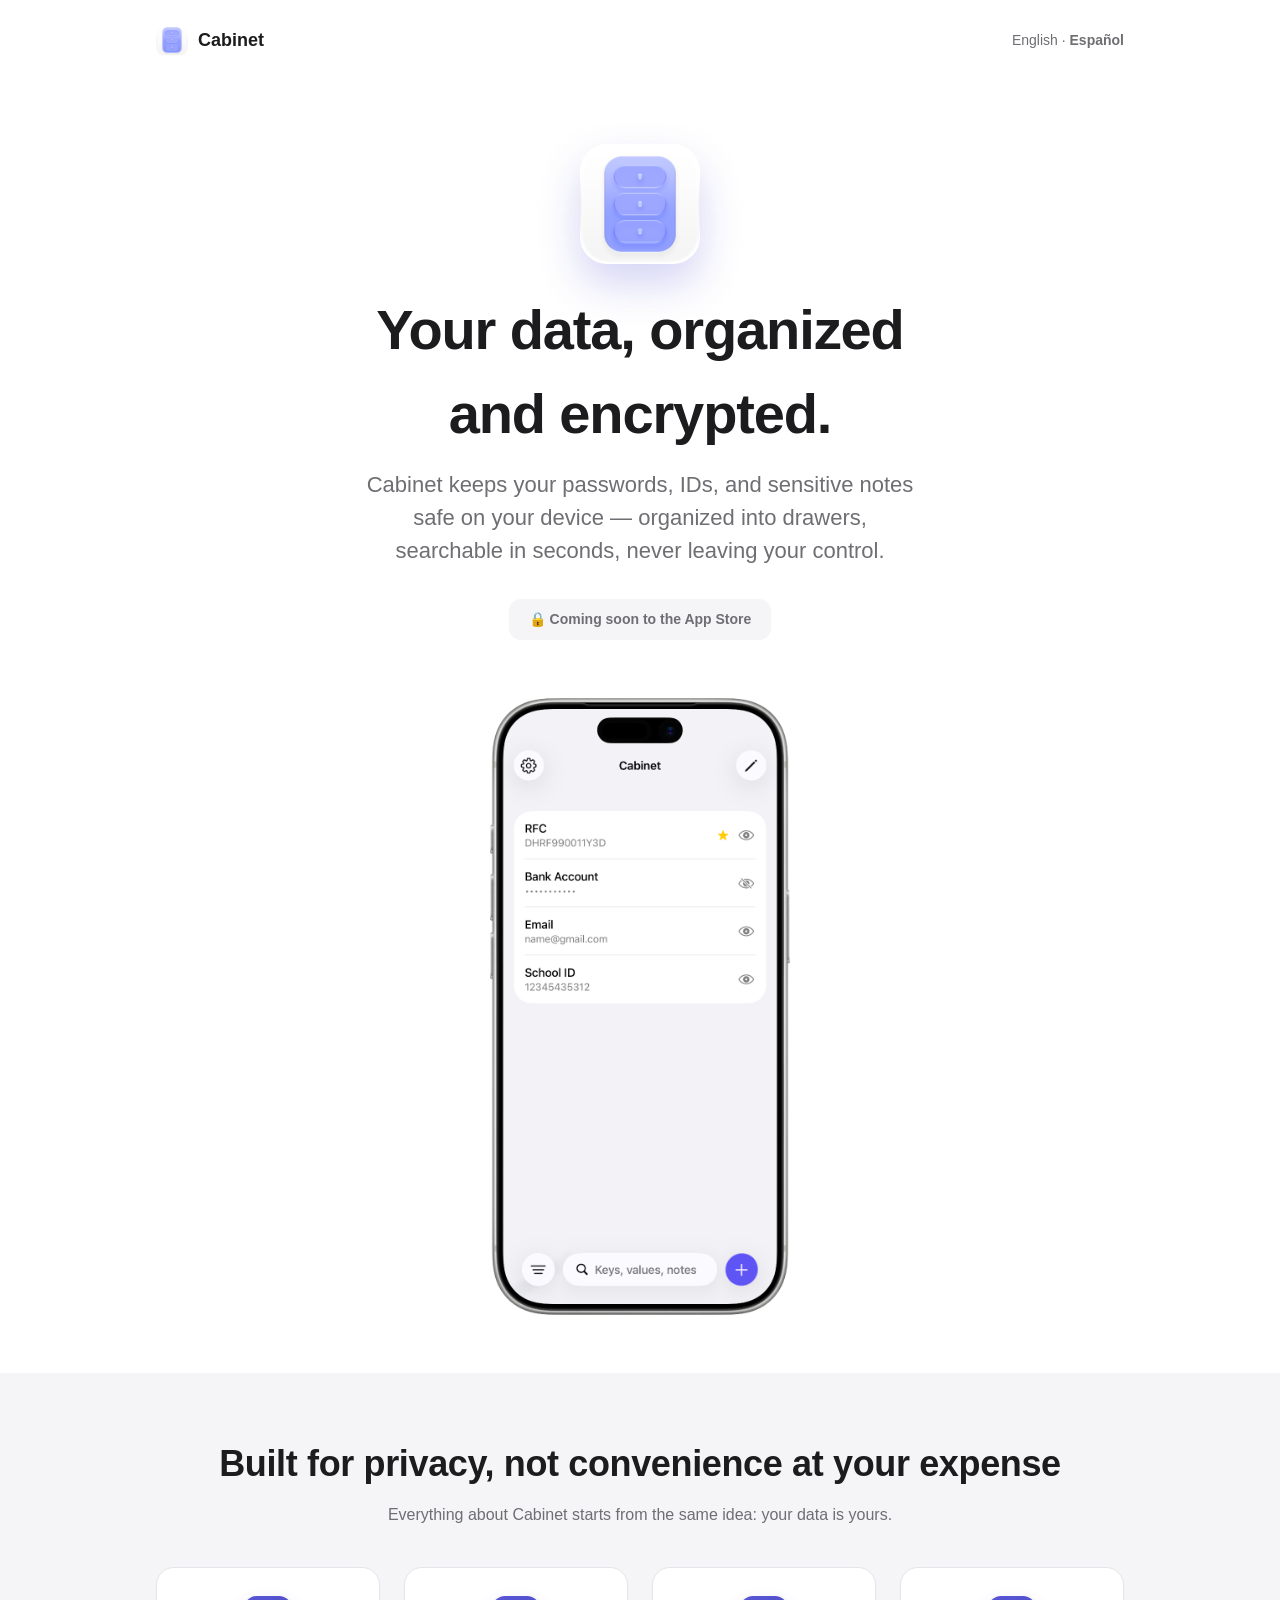
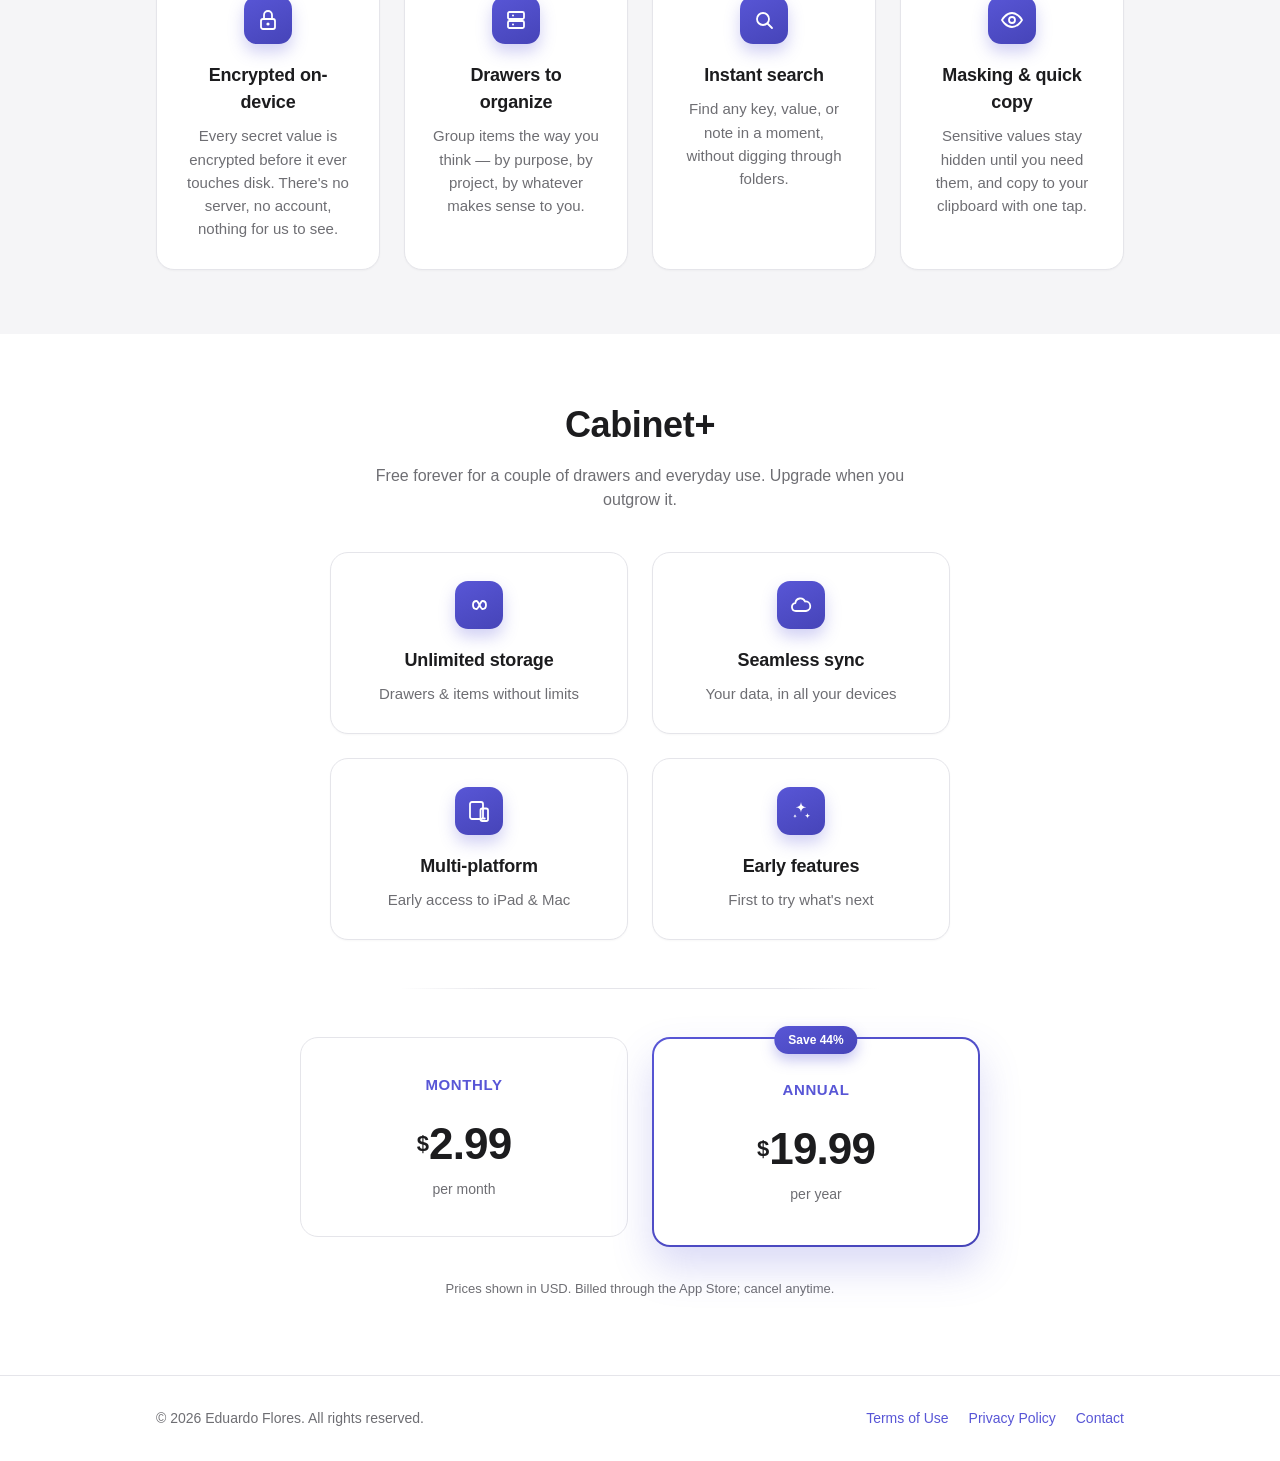
==== index.html @ 2d3b3a43 "initial commit" ====
<!doctype html>
<html lang="en">
    <head>
        <meta charset="utf-8" />
        <meta name="viewport" content="width=device-width, initial-scale=1" />
        <title>Cabinet — Your data, organized and encrypted</title>
        <meta
            name="description"
            content="Cabinet is an on-device encrypted vault for iOS. Organize sensitive information into drawers, search instantly, and keep it all private."
        />
        <link rel="canonical" href="https://cabinet.edfloreshz.dev/" />
        <link
            rel="alternate"
            hreflang="es"
            href="https://cabinet.edfloreshz.dev/es/"
        />
        <link rel="icon" href="assets/icon/ios-27/icon-light.png" />
        <link rel="stylesheet" href="css/style.css" />

        <meta property="og:type" content="website" />
        <meta
            property="og:title"
            content="Cabinet — Your data, organized and encrypted"
        />
        <meta
            property="og:description"
            content="An on-device encrypted vault for iOS. Organize sensitive information into drawers, search instantly, and keep it all private."
        />
        <meta
            property="og:image"
            content="https://cabinet.edfloreshz.dev/assets/icon/ios-27/icon-light.png"
        />
        <meta property="og:url" content="https://cabinet.edfloreshz.dev/" />
    </head>
    <body>
        <header class="wrap site-header">
            <a class="brand" href="index.html">
                <picture>
                    <source
                        srcset="assets/icon/ios-27/icon-dark.png"
                        media="(prefers-color-scheme: dark)"
                    />
                    <img
                        src="assets/icon/ios-27/icon-light.png"
                        alt="Cabinet app showing a drawer with saved items"
                    />
                </picture>
                Cabinet
            </a>
            <div class="lang-toggle">
                <span class="current">English</span> ·
                <a href="es/index.html">Español</a>
            </div>
        </header>

        <section class="hero">
            <div class="wrap">
                <picture>
                    <source
                        srcset="assets/icon/ios-27/icon-dark.png"
                        media="(prefers-color-scheme: dark)"
                    />
                    <img
                        class="app-icon"
                        src="assets/icon/ios-27/icon-light.png"
                        alt="Cabinet app showing a drawer with saved items"
                    />
                </picture>
                <h1>Your data, organized<br />and encrypted.</h1>
                <p class="tagline">
                    Cabinet keeps your passwords, IDs, and sensitive notes safe
                    on your device — organized into drawers, searchable in
                    seconds, never leaving your control.
                </p>
                <span class="badge-store">🔒 Coming soon to the App Store</span>

                <div class="screenshots">
                    <picture>
                        <source
                            srcset="assets/screenshots/screenshot-dark.png"
                            media="(prefers-color-scheme: dark)"
                        />
                        <img
                            src="assets/screenshots/screenshot-light.png"
                            alt="Cabinet app showing a drawer with saved items"
                        />
                    </picture>
                </div>
            </div>
        </section>

        <section class="subtle">
            <div class="wrap">
                <h2>Built for privacy, not convenience at your expense</h2>
                <p class="section-intro">
                    Everything about Cabinet starts from the same idea: your
                    data is yours.
                </p>

                <div class="grid">
                    <div class="card">
                        <div class="icon">
                            <svg
                                viewBox="0 0 24 24"
                                fill="none"
                                xmlns="http://www.w3.org/2000/svg"
                            >
                                <rect
                                    x="5"
                                    y="11"
                                    width="14"
                                    height="10"
                                    rx="2"
                                    stroke="currentColor"
                                    stroke-width="1.8"
                                />
                                <path
                                    d="M8 11V7a4 4 0 0 1 8 0v4"
                                    stroke="currentColor"
                                    stroke-width="1.8"
                                    stroke-linecap="round"
                                />
                                <circle
                                    cx="12"
                                    cy="16"
                                    r="1.6"
                                    fill="currentColor"
                                />
                            </svg>
                        </div>
                        <h3>Encrypted on-device</h3>
                        <p>
                            Every secret value is encrypted before it ever
                            touches disk. There's no server, no account, nothing
                            for us to see.
                        </p>
                    </div>
                    <div class="card">
                        <div class="icon">
                            <svg
                                viewBox="0 0 24 24"
                                fill="none"
                                xmlns="http://www.w3.org/2000/svg"
                            >
                                <rect
                                    x="4"
                                    y="4"
                                    width="16"
                                    height="7"
                                    rx="1.5"
                                    stroke="currentColor"
                                    stroke-width="1.8"
                                />
                                <rect
                                    x="4"
                                    y="13"
                                    width="16"
                                    height="7"
                                    rx="1.5"
                                    stroke="currentColor"
                                    stroke-width="1.8"
                                />
                                <circle
                                    cx="9"
                                    cy="7.5"
                                    r="1"
                                    fill="currentColor"
                                />
                                <circle
                                    cx="9"
                                    cy="16.5"
                                    r="1"
                                    fill="currentColor"
                                />
                            </svg>
                        </div>
                        <h3>Drawers to organize</h3>
                        <p>
                            Group items the way you think — by purpose, by
                            project, by whatever makes sense to you.
                        </p>
                    </div>
                    <div class="card">
                        <div class="icon">
                            <svg
                                viewBox="0 0 24 24"
                                fill="none"
                                xmlns="http://www.w3.org/2000/svg"
                            >
                                <circle
                                    cx="11"
                                    cy="11"
                                    r="6"
                                    stroke="currentColor"
                                    stroke-width="1.8"
                                />
                                <path
                                    d="M20 20l-4.5-4.5"
                                    stroke="currentColor"
                                    stroke-width="1.8"
                                    stroke-linecap="round"
                                />
                            </svg>
                        </div>
                        <h3>Instant search</h3>
                        <p>
                            Find any key, value, or note in a moment, without
                            digging through folders.
                        </p>
                    </div>
                    <div class="card">
                        <div class="icon">
                            <svg
                                viewBox="0 0 24 24"
                                fill="none"
                                xmlns="http://www.w3.org/2000/svg"
                            >
                                <path
                                    d="M2 12s3.8-7 10-7 10 7 10 7-3.8 7-10 7-10-7-10-7Z"
                                    stroke="currentColor"
                                    stroke-width="1.8"
                                    stroke-linejoin="round"
                                />
                                <circle
                                    cx="12"
                                    cy="12"
                                    r="3"
                                    stroke="currentColor"
                                    stroke-width="1.8"
                                />
                            </svg>
                        </div>
                        <h3>Masking &amp; quick copy</h3>
                        <p>
                            Sensitive values stay hidden until you need them,
                            and copy to your clipboard with one tap.
                        </p>
                    </div>
                </div>
            </div>
        </section>

        <section id="cabinet-plus">
            <div class="wrap">
                <h2>Cabinet+</h2>
                <p class="section-intro">
                    Free forever for a couple of drawers and everyday use.
                    Upgrade when you outgrow it.
                </p>

                <div
                    class="grid grid-2col"
                    style="max-width: 620px; margin: 0 auto 48px"
                >
                    <div class="card">
                        <div class="icon">
                            <svg
                                viewBox="0 0 24 24"
                                fill="none"
                                xmlns="http://www.w3.org/2000/svg"
                            >
                                <path
                                    d="M9.5 8c-1.5 0 -3.5 1 -3.5 4s2 4 3.5 4c2 0 4 -8 6 -8c1.5 0 3.5 1 3.5 4s-2 4 -3.5 4c-2 0 -4 -8 -6 -8z"
                                    stroke="currentColor"
                                    stroke-width="1.8"
                                    stroke-linecap="round"
                                    stroke-linejoin="round"
                                />
                            </svg>
                        </div>
                        <h3>Unlimited storage</h3>
                        <p>Drawers &amp; items without limits</p>
                    </div>
                    <div class="card">
                        <div class="icon">
                            <svg
                                viewBox="0 0 24 24"
                                fill="none"
                                xmlns="http://www.w3.org/2000/svg"
                            >
                                <path
                                    d="M7 18a4 4 0 0 1-.6-7.96A5 5 0 0 1 16 8.5a4.5 4.5 0 0 1 1 9.5H7Z"
                                    stroke="currentColor"
                                    stroke-width="1.8"
                                    stroke-linejoin="round"
                                />
                            </svg>
                        </div>
                        <h3>Seamless sync</h3>
                        <p>Your data, in all your devices</p>
                    </div>
                    <div class="card">
                        <div class="icon">
                            <svg
                                viewBox="0 0 24 24"
                                fill="none"
                                xmlns="http://www.w3.org/2000/svg"
                            >
                                <rect
                                    x="3"
                                    y="3"
                                    width="13"
                                    height="17"
                                    rx="2"
                                    stroke="currentColor"
                                    stroke-width="1.8"
                                />
                                <rect
                                    x="13.5"
                                    y="9.5"
                                    width="7.5"
                                    height="12.5"
                                    rx="1.8"
                                    stroke="currentColor"
                                    stroke-width="1.8"
                                />
                                <path
                                    d="M16.7 19.5h1.1"
                                    stroke="currentColor"
                                    stroke-width="1.8"
                                    stroke-linecap="round"
                                />
                            </svg>
                        </div>
                        <h3>Multi-platform</h3>
                        <p>Early access to iPad &amp; Mac</p>
                    </div>
                    <div class="card">
                        <div class="icon">
                            <svg
                                viewBox="0 0 24 24"
                                fill="currentColor"
                                xmlns="http://www.w3.org/2000/svg"
                            >
                                <path
                                    d="M12 3c.5 3.6 1.7 4.8 5.3 5.3-3.6.5-4.8 1.7-5.3 5.3-.5-3.6-1.7-4.8-5.3-5.3C10.3 7.8 11.5 6.6 12 3Z"
                                />
                                <path
                                    d="M18.5 14c.3 1.9.9 2.5 2.8 2.8-1.9.3-2.5.9-2.8 2.8-.3-1.9-.9-2.5-2.8-2.8 1.9-.3 2.5-.9 2.8-2.8Z"
                                />
                                <path
                                    d="M6 15c.2 1.4.7 1.9 2.1 2.1-1.4.2-1.9.7-2.1 2.1-.2-1.4-.7-1.9-2.1-2.1C5.3 16.9 5.8 16.4 6 15Z"
                                />
                            </svg>
                        </div>
                        <h3>Early features</h3>
                        <p>First to try what's next</p>
                    </div>
                </div>

                <hr class="divider" />

                <div class="pricing-grid">
                    <div class="price-card">
                        <div class="plan-name">Monthly</div>
                        <div class="amount">
                            <span class="currency">$</span>2.99
                        </div>
                        <div class="period">per month</div>
                    </div>
                    <div class="price-card featured">
                        <span class="save">Save 44%</span>
                        <div class="plan-name">Annual</div>
                        <div class="amount">
                            <span class="currency">$</span>19.99
                        </div>
                        <div class="period">per year</div>
                    </div>
                </div>
                <p class="pricing-note">
                    Prices shown in USD. Billed through the App Store; cancel
                    anytime.
                </p>
            </div>
        </section>

        <footer class="site-footer">
            <div class="wrap">
                <span>© 2026 Eduardo Flores. All rights reserved.</span>
                <nav>
                    <a href="legal/terms/index.html">Terms of Use</a>
                    <a href="legal/privacy/index.html">Privacy Policy</a>
                    <a href="mailto:edfloreshz@gmail.com">Contact</a>
                </nav>
            </div>
        </footer>
    </body>
</html>
---- css/style.css ----
:root {
    --indigo: #5856d6;
    --indigo-dark: #4644b8;
    --ink: #1c1c1e;
    --ink-secondary: #6e6e73;
    --bg: #ffffff;
    --bg-subtle: #f5f5f7;
    --border: #e5e5ea;
    --radius: 18px;
    --max-width: 1080px;
}

@media (prefers-color-scheme: dark) {
    :root {
        --indigo: #7a79e8;
        --indigo-dark: #9391ff;
        --ink: #f2f2f7;
        --ink-secondary: #9a9aa2;
        --bg: #1c1c1e;
        --bg-subtle: #242426;
        --border: #38383a;
    }

    .badge-store {
        background: var(--bg-subtle);
    }

    .price-card .save {
        background: rgba(122, 121, 232, 0.18);
    }

    .hero img.app-icon {
        box-shadow: 0 20px 40px rgba(0, 0, 0, 0.4);
    }

    .card .icon {
        box-shadow: 0 8px 16px rgba(0, 0, 0, 0.35);
    }

    .card:hover {
        box-shadow: 0 16px 32px rgba(0, 0, 0, 0.3);
    }
}

* {
    box-sizing: border-box;
}

html {
    scroll-behavior: smooth;
}

body {
    margin: 0;
    font-family:
        -apple-system, BlinkMacSystemFont, "Segoe UI", Roboto, sans-serif;
    color: var(--ink);
    background: var(--bg);
    line-height: 1.5;
    -webkit-font-smoothing: antialiased;
    overflow-x: hidden;
}

a {
    color: var(--indigo);
    text-decoration: none;
}

a:hover {
    text-decoration: underline;
}

img {
    display: block;
}

.wrap {
    max-width: var(--max-width);
    margin: 0 auto;
    padding: 0 clamp(24px, 5vw, 56px);
}

/* Site header, shared across all pages */

.site-header {
    display: flex;
    align-items: center;
    justify-content: space-between;
    padding-top: 24px;
}

.brand {
    display: flex;
    align-items: center;
    gap: 10px;
    font-weight: 700;
    font-size: 18px;
    color: var(--ink);
}

.brand img {
    width: 32px;
    height: 32px;
    border-radius: 8px;
}

.brand:hover {
    text-decoration: none;
}

.lang-toggle {
    font-size: 14px;
    color: var(--ink-secondary);
}

.lang-toggle a {
    color: var(--ink-secondary);
    font-weight: 600;
}

.lang-toggle a.current {
    color: var(--indigo);
}

/* Hero */

.hero {
    text-align: center;
    padding: 88px 0 48px;
}

.hero img.app-icon {
    width: 120px;
    height: 120px;
    border-radius: 27px;
    margin: 0 auto 24px;
    box-shadow: 0 20px 40px rgba(88, 86, 214, 0.25);
}

.hero h1 {
    font-size: clamp(32px, 6vw, 56px);
    margin: 0 0 12px;
    letter-spacing: -0.02em;
}

.hero p.tagline {
    font-size: clamp(17px, 2.5vw, 22px);
    color: var(--ink-secondary);
    max-width: 560px;
    margin: 0 auto 32px;
}

.badge-store {
    display: inline-flex;
    align-items: center;
    gap: 8px;
    padding: 10px 20px;
    border-radius: 12px;
    background: var(--bg-subtle);
    color: var(--ink-secondary);
    font-size: 14px;
    font-weight: 600;
    cursor: default;
}

.screenshots {
    display: flex;
    justify-content: center;
    gap: 24px;
    margin-top: 48px;
    flex-wrap: wrap;
}

.screenshots img {
    width: 320px;
    max-width: 100%;
    height: auto;
    border-radius: 12px;
}

.screenshots picture {
    width: 320px;
    max-width: 100%;
}

@media (max-width: 640px) {
    .screenshots {
        margin-left: calc(-1 * clamp(24px, 5vw, 56px));
        margin-right: calc(-1 * clamp(24px, 5vw, 56px));
    }

    .screenshots img,
    .screenshots picture {
        max-width: none;
        width: 100vw;
    }

    .screenshots img {
        border-radius: 0;
    }
}

/* Sections */

section {
    padding: 64px 0;
}

section.subtle {
    background: var(--bg-subtle);
}

h2 {
    font-size: clamp(26px, 4vw, 36px);
    text-align: center;
    margin: 0 0 12px;
    letter-spacing: -0.01em;
}

.section-intro {
    text-align: center;
    color: var(--ink-secondary);
    max-width: 560px;
    margin: 0 auto 40px;
}

.grid {
    display: grid;
    grid-template-columns: repeat(auto-fit, minmax(220px, 1fr));
    gap: 24px;
}

.grid-2col {
    grid-template-columns: repeat(2, 1fr);
}

@media (max-width: 560px) {
    .grid-2col {
        grid-template-columns: 1fr;
    }
}

.card {
    background: var(--bg);
    border: 1px solid var(--border);
    border-radius: var(--radius);
    padding: 28px;
    text-align: center;
    display: flex;
    flex-direction: column;
    align-items: center;
    box-shadow: 0 1px 2px rgba(0, 0, 0, 0.03);
    transition:
        transform 0.2s ease,
        box-shadow 0.2s ease,
        border-color 0.2s ease;
}

.card:hover {
    transform: translateY(-3px);
    border-color: rgba(88, 86, 214, 0.35);
    box-shadow: 0 16px 32px rgba(88, 86, 214, 0.12);
}

.card .icon {
    width: 48px;
    height: 48px;
    border-radius: 13px;
    background: linear-gradient(155deg, var(--indigo), var(--indigo-dark));
    color: #fff;
    display: flex;
    align-items: center;
    justify-content: center;
    margin-bottom: 18px;
    box-shadow: 0 8px 16px rgba(88, 86, 214, 0.28);
}

.card .icon svg {
    width: 24px;
    height: 24px;
}

.card h3 {
    margin: 0 0 8px;
    font-size: 18px;
    letter-spacing: -0.01em;
}

.card p {
    margin: 0;
    color: var(--ink-secondary);
    font-size: 15px;
    line-height: 1.55;
}

/* Cabinet+ pricing */

.divider {
    border: none;
    height: 1px;
    max-width: 480px;
    margin: 48px auto;
    background: linear-gradient(
        90deg,
        transparent,
        var(--border) 20%,
        var(--border) 80%,
        transparent
    );
}

.pricing-note {
    text-align: center;
    color: var(--ink-secondary);
    font-size: 13px;
    margin-top: 32px;
}

.pricing-grid {
    display: grid;
    grid-template-columns: repeat(auto-fit, minmax(240px, 1fr));
    gap: 24px;
    max-width: 680px;
    margin: 0 auto;
    align-items: start;
}

.price-card {
    background: var(--bg);
    border: 1px solid var(--border);
    border-radius: var(--radius);
    padding: 36px 24px;
    text-align: center;
    display: flex;
    flex-direction: column;
    align-items: center;
    transition:
        transform 0.2s ease,
        box-shadow 0.2s ease,
        border-color 0.2s ease;
}

.price-card:hover {
    transform: translateY(-4px);
    border-color: rgba(88, 86, 214, 0.35);
    box-shadow: 0 16px 32px rgba(88, 86, 214, 0.1);
}

.price-card.featured {
    position: relative;
    padding: 40px 24px;
    background:
        linear-gradient(var(--bg), var(--bg)) padding-box,
        linear-gradient(155deg, var(--indigo), var(--indigo-dark)) border-box;
    border: 2px solid transparent;
    box-shadow: 0 20px 40px rgba(88, 86, 214, 0.22);
}

.price-card.featured:hover {
    transform: translateY(-6px);
    box-shadow: 0 24px 48px rgba(88, 86, 214, 0.3);
}

.price-card .plan-name {
    font-weight: 700;
    font-size: 15px;
    color: var(--indigo);
    text-transform: uppercase;
    letter-spacing: 0.04em;
}

.price-card .amount {
    font-size: 44px;
    font-weight: 800;
    margin: 14px 0 2px;
    letter-spacing: -0.02em;
}

.price-card .amount .currency {
    font-size: 22px;
    font-weight: 700;
    vertical-align: 8px;
    margin-right: 1px;
}

.price-card .period {
    color: var(--ink-secondary);
    font-size: 14px;
}

.price-card .equivalent {
    margin-top: 14px;
    padding-top: 14px;
    border-top: 1px solid var(--border);
    width: 100%;
    color: var(--indigo-dark);
    font-size: 13px;
    font-weight: 600;
}

.price-card .save {
    position: absolute;
    top: -13px;
    left: 50%;
    transform: translateX(-50%);
    display: inline-block;
    white-space: nowrap;
    background: linear-gradient(155deg, var(--indigo), var(--indigo-dark));
    color: #fff;
    font-size: 12px;
    font-weight: 700;
    padding: 5px 14px;
    border-radius: 999px;
    box-shadow: 0 6px 14px rgba(88, 86, 214, 0.35);
}

/* Footer */

.site-footer {
    border-top: 1px solid var(--border);
    padding: 32px 0;
    color: var(--ink-secondary);
    font-size: 14px;
}

.site-footer .wrap {
    display: flex;
    flex-wrap: wrap;
    gap: 16px;
    align-items: center;
    justify-content: space-between;
}

.site-footer nav {
    display: flex;
    gap: 20px;
    flex-wrap: wrap;
}

/* Legal pages */

.legal-content {
    padding: 40px 0 80px;
}

.legal-content h1 {
    font-size: 32px;
    margin-bottom: 4px;
}

.legal-content .updated {
    color: var(--ink-secondary);
    font-size: 14px;
    margin-bottom: 40px;
}

.legal-content h2 {
    text-align: left;
    font-size: 20px;
    margin-top: 40px;
    margin-bottom: 12px;
}

.legal-content p,
.legal-content li {
    color: var(--ink);
    font-size: 15px;
}

.legal-content ul {
    padding-left: 20px;
}

.back-link {
    display: inline-block;
    margin-bottom: 24px;
    font-size: 14px;
    font-weight: 600;
}
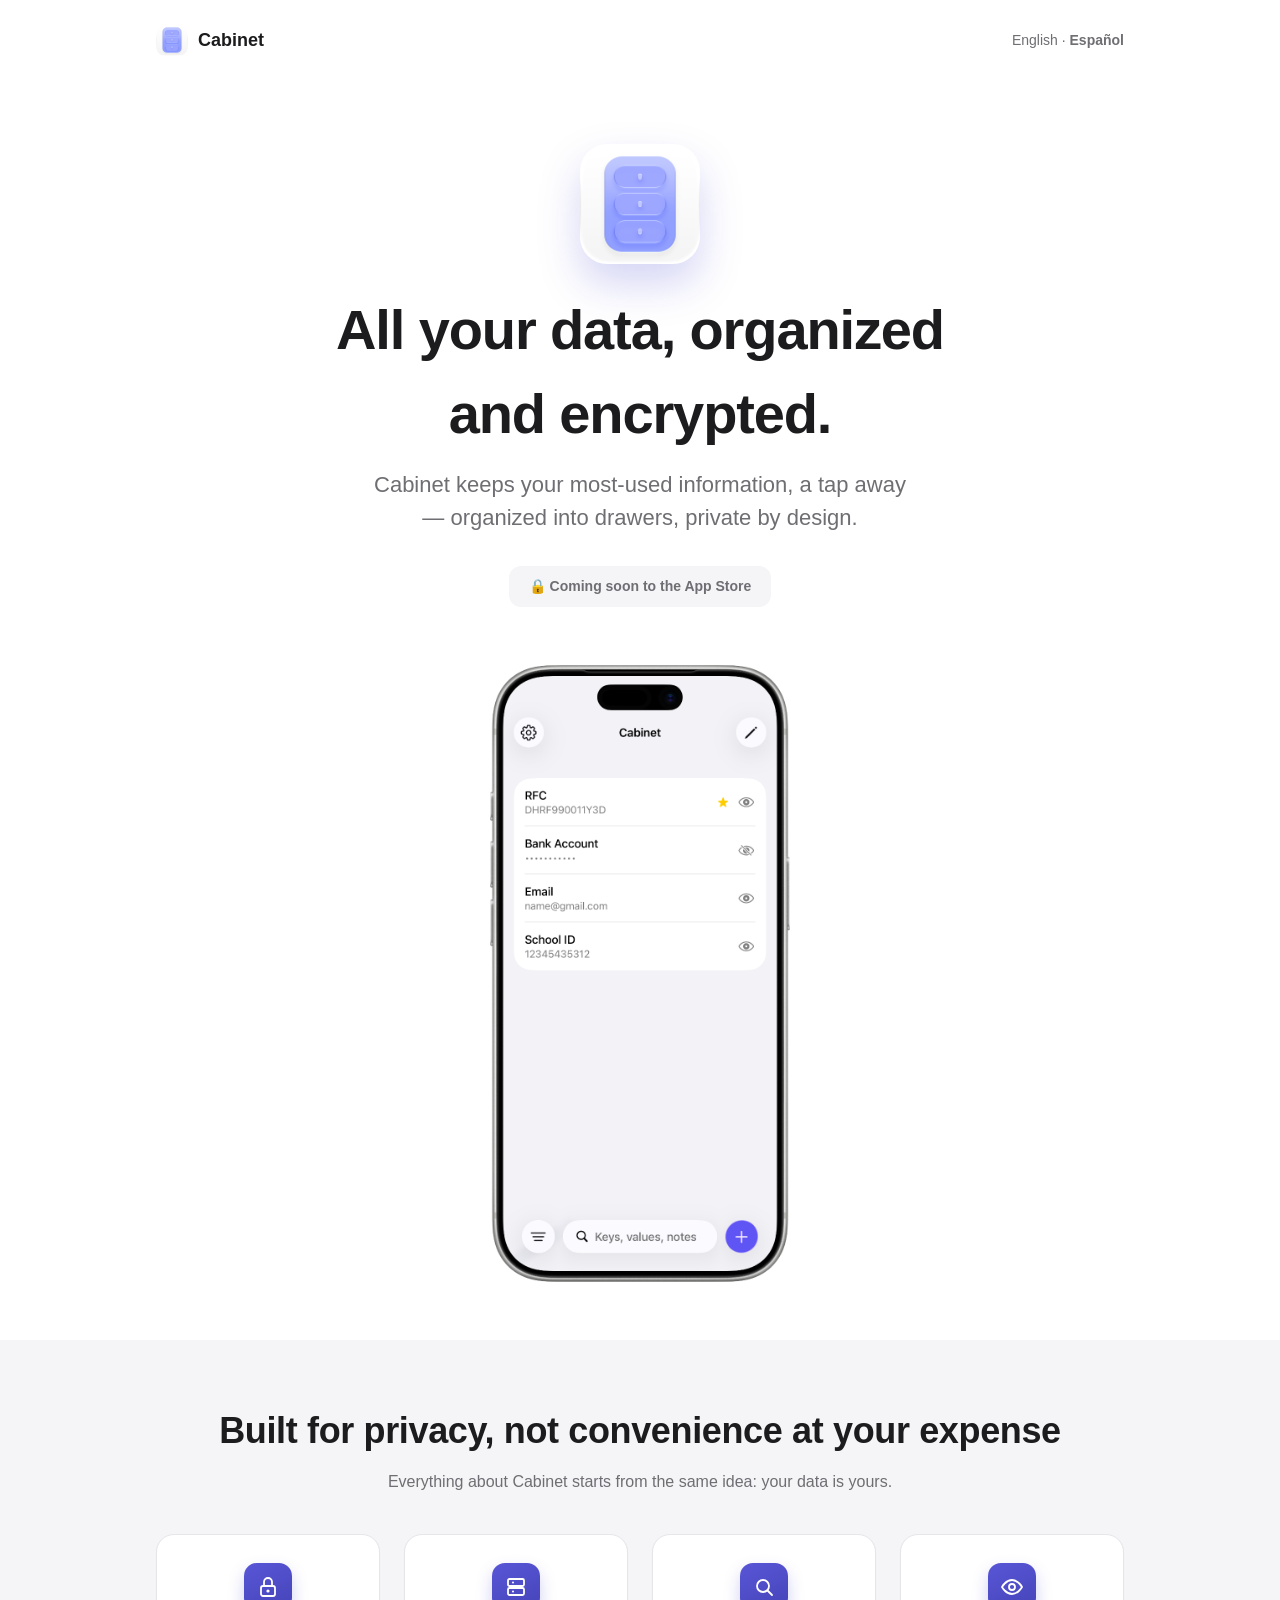
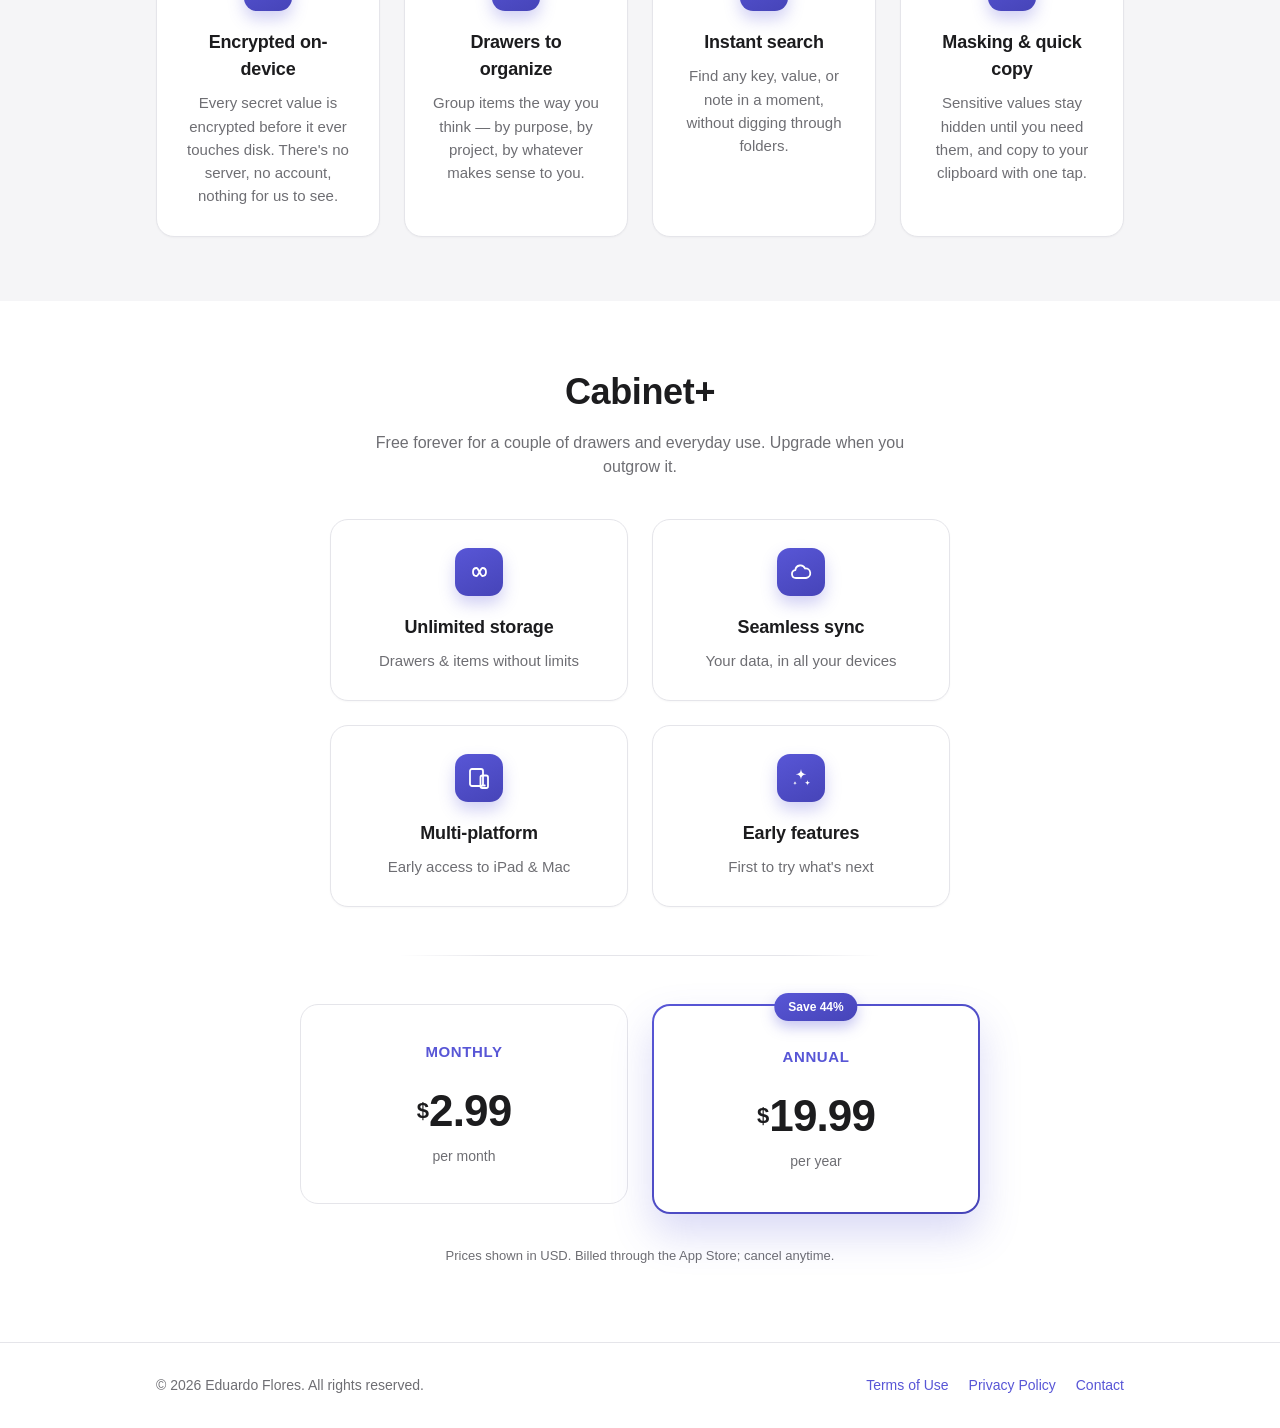
==== commit e2501fdc: "chore: update slogan" ====
--- a/index.html
+++ b/index.html
@@ -3,7 +3,7 @@
     <head>
         <meta charset="utf-8" />
         <meta name="viewport" content="width=device-width, initial-scale=1" />
-        <title>Cabinet — Your data, organized and encrypted</title>
+        <title>Cabinet — All your data, organized and encrypted</title>
         <meta
             name="description"
             content="Cabinet is an on-device encrypted vault for iOS. Organize sensitive information into drawers, search instantly, and keep it all private."
@@ -20,7 +20,7 @@
         <meta property="og:type" content="website" />
         <meta
             property="og:title"
-            content="Cabinet — Your data, organized and encrypted"
+            content="Cabinet — All your data, organized and encrypted"
         />
         <meta
             property="og:description"
@@ -66,11 +66,10 @@
                         alt="Cabinet app showing a drawer with saved items"
                     />
                 </picture>
-                <h1>Your data, organized<br />and encrypted.</h1>
+                <h1>All your data, organized<br />and encrypted.</h1>
                 <p class="tagline">
-                    Cabinet keeps your passwords, IDs, and sensitive notes safe
-                    on your device — organized into drawers, searchable in
-                    seconds, never leaving your control.
+                    Cabinet keeps your most-used information, a tap away —
+                    organized into drawers, private by design.
                 </p>
                 <span class="badge-store">🔒 Coming soon to the App Store</span>
 
